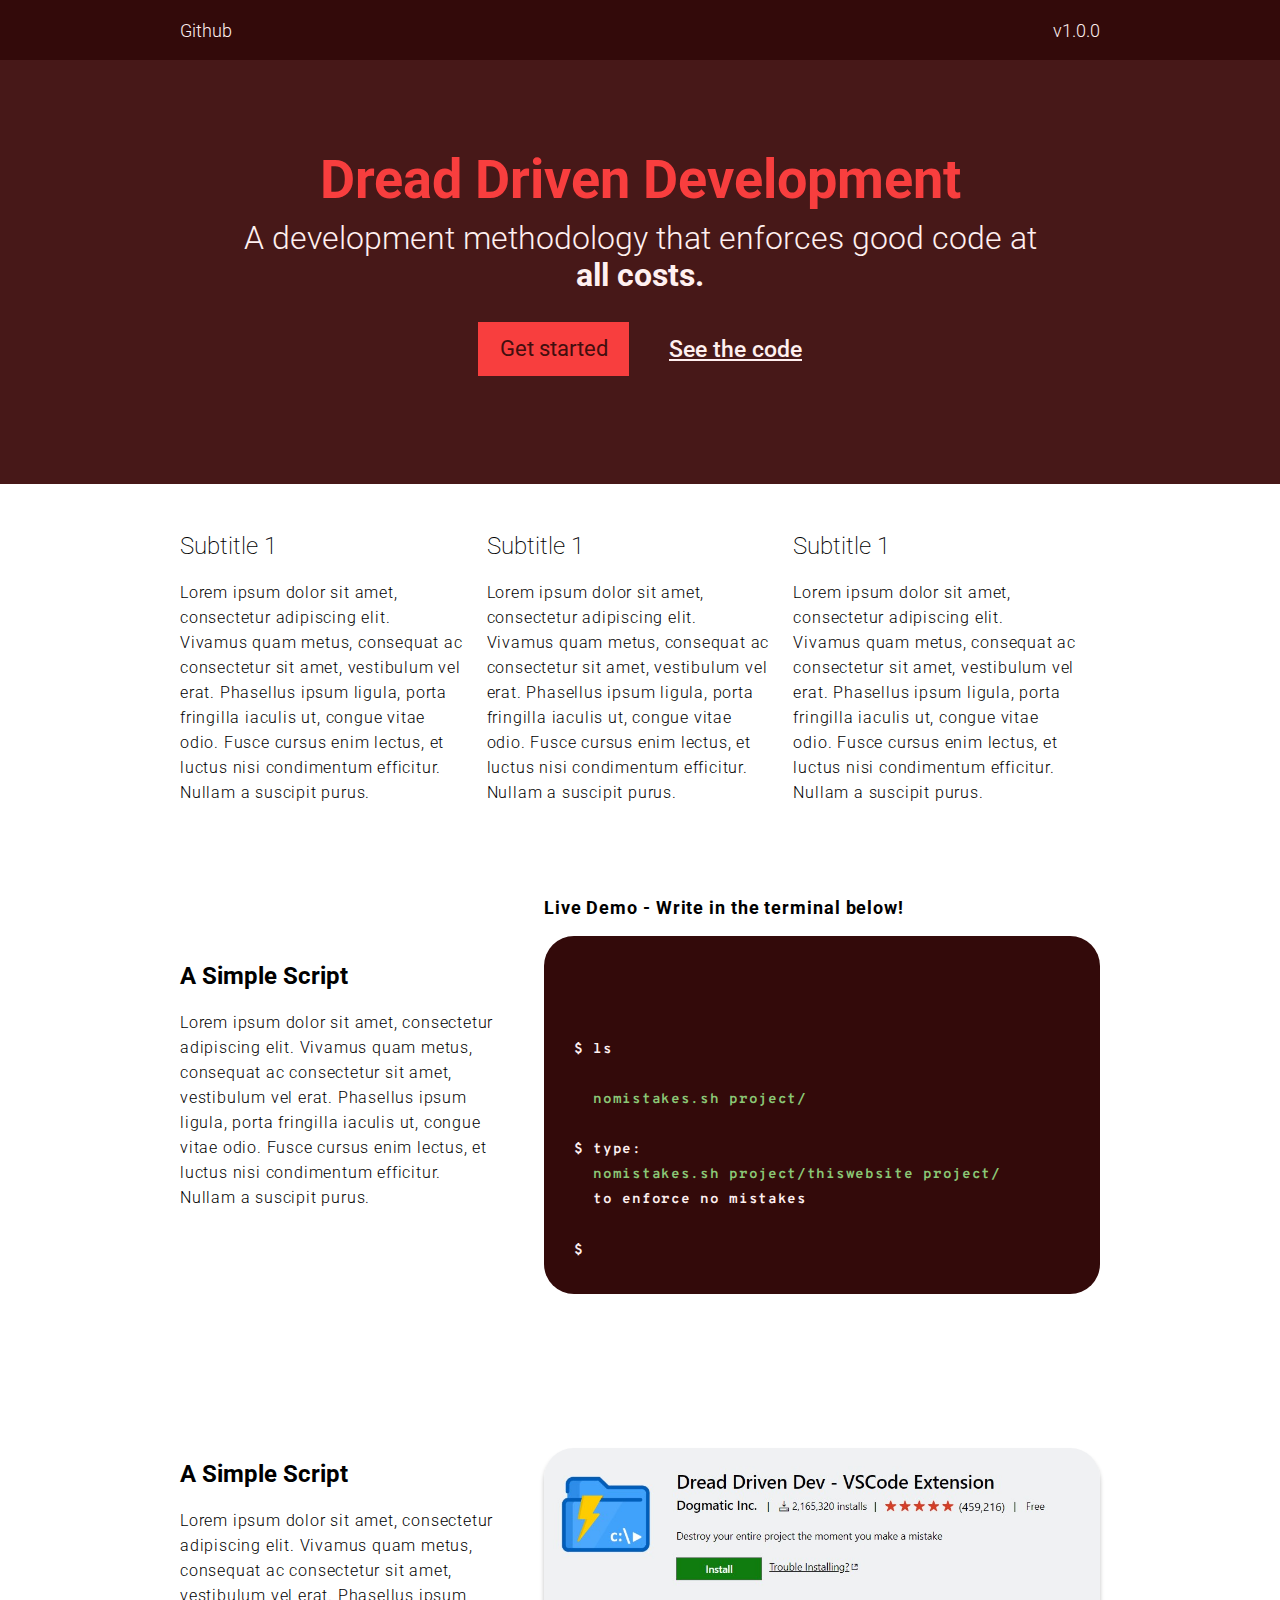
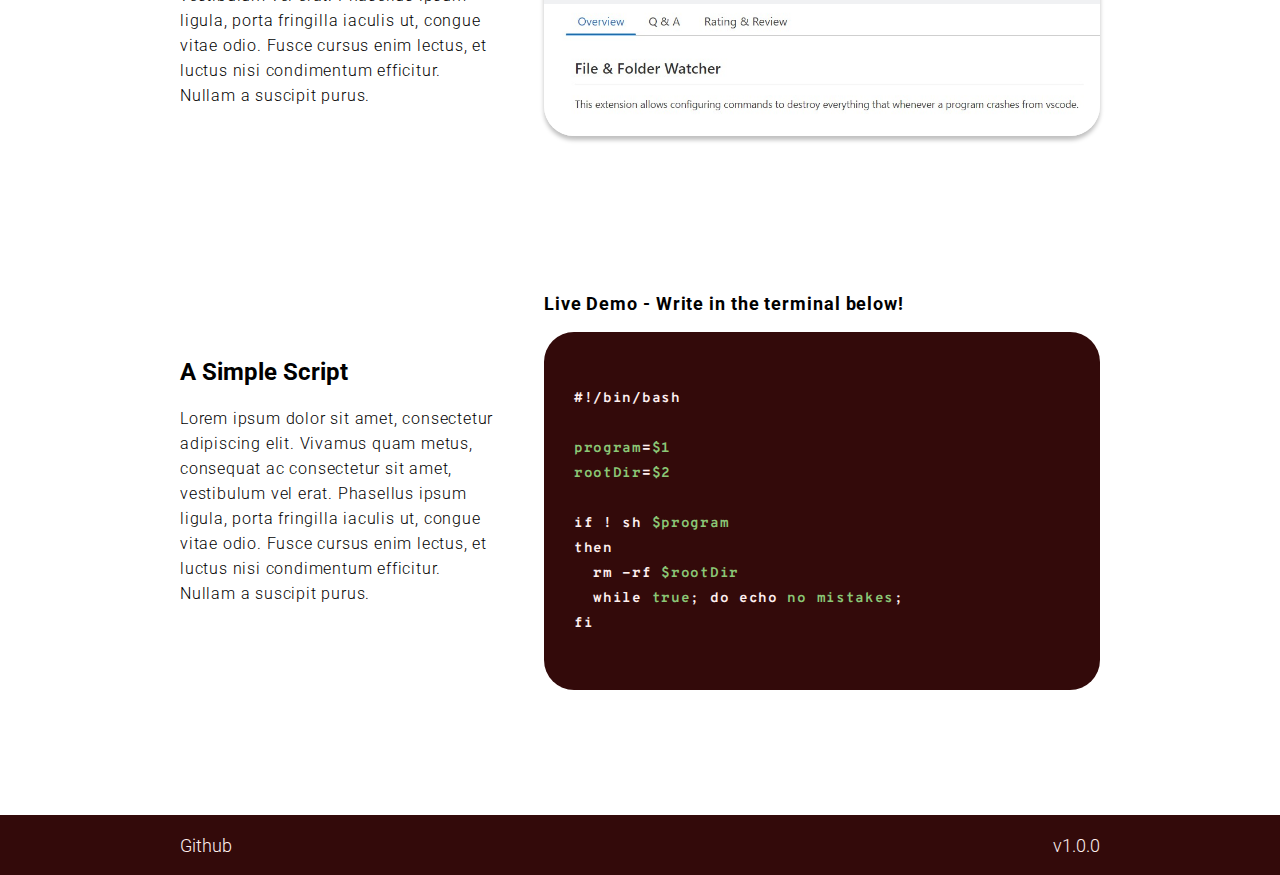
==== index.html @ 7705f39b "image fix maybe" ====
<link rel="stylesheet" href="site/style.css" />
<link rel="stylesheet" href="site/bootstrap/css/bootstrap.css" />
<link
  href="https://fonts.googleapis.com/css?family=Roboto:100,300,400,500,700&display=swap"
  rel="stylesheet"
/>
<link
  href="https://fonts.googleapis.com/css?family=Overpass+Mono:700&display=swap"
  rel="stylesheet"
/>

<html>
  <body>
    <div>
      <div
        class="row justify-content-between header no-gutters align-items-center center-padding"
      >
        <div class="col">
          <p>
            Github
          </p>
        </div>
        <div class="col">
          <p class="text-right">
            v1.0.0
          </p>
        </div>
      </div>

      <div
        class="row justify-content-between hero no-gutters align-items-center center-padding"
      >
        <div class="col">
          <h1>
            Dread Driven Development
          </h1>
          <h2>
            A development methodology that enforces good code at <br />
            <span class="heavy">all costs.</span>
          </h2>

          <div class="d-flex justify-content-center align-items-center">
            <div class="hero-option">
              <button class="hero-button">Get started</button>
            </div>
            <div class="hero-link hero-option">
              <a>
                See the code
              </a>
            </div>
          </div>
        </div>
      </div>

      <div class="row no-gutters center-padding mt-5">
        <div class="col-lg mr-4">
          <h2 class="light-subtitle">
            Subtitle 1
          </h2>
          <p class="light-text">
            Lorem ipsum dolor sit amet, consectetur adipiscing elit. Vivamus
            quam metus, consequat ac consectetur sit amet, vestibulum vel erat.
            Phasellus ipsum ligula, porta fringilla iaculis ut, congue vitae
            odio. Fusce cursus enim lectus, et luctus nisi condimentum
            efficitur. Nullam a suscipit purus.
          </p>
        </div>
        <div class="col-lg   mr-4">
          <h2 class="light-subtitle">
            Subtitle 1
          </h2>
          <p class="light-text">
            Lorem ipsum dolor sit amet, consectetur adipiscing elit. Vivamus
            quam metus, consequat ac consectetur sit amet, vestibulum vel erat.
            Phasellus ipsum ligula, porta fringilla iaculis ut, congue vitae
            odio. Fusce cursus enim lectus, et luctus nisi condimentum
            efficitur. Nullam a suscipit purus.
          </p>
        </div>
        <div class="col-lg mr-4">
          <h2 class="light-subtitle">
            Subtitle 1
          </h2>
          <p class="light-text">
            Lorem ipsum dolor sit amet, consectetur adipiscing elit. Vivamus
            quam metus, consequat ac consectetur sit amet, vestibulum vel erat.
            Phasellus ipsum ligula, porta fringilla iaculis ut, congue vitae
            odio. Fusce cursus enim lectus, et luctus nisi condimentum
            efficitur. Nullam a suscipit purus.
          </p>
        </div>
      </div>

      <div
        class="row no-gutters center-padding mt-5 graphical-row  align-items-center"
      >
        <div class="col pr-5 left-side-col ">
          <h2 class="bold-subtitle">
            A Simple Script
          </h2>

          <p class="light-text">
            Lorem ipsum dolor sit amet, consectetur adipiscing elit. Vivamus
            quam metus, consequat ac consectetur sit amet, vestibulum vel erat.
            Phasellus ipsum ligula, porta fringilla iaculis ut, congue vitae
            odio. Fusce cursus enim lectus, et luctus nisi condimentum
            efficitur. Nullam a suscipit purus.
          </p>
        </div>
        <div class="col ">
          <p class="code-title">Live Demo - Write in the terminal below!</p>
          <div class="d-flex align-items-end code-rect">
            <p class="code-text">
              $ ls
              <br /><br />

              <span class="green">&nbsp; nomistakes.sh project/</span>
              <br /><br />
              $ type:
              <br />
              <span class="green"
                >&nbsp; nomistakes.sh project/thiswebsite project/</span
              >
              <br />
              &nbsp; to enforce no mistakes <br /><span id="errorlogs"></span
              ><br />

              $
              <input
                id="shellinput"
                type="text"
                class="shell-input"
                spellcheck="false"
                autocomplete="off"
              />
            </p>
          </div>
        </div>
      </div>

      <div
        class="row no-gutters center-padding mt-5 graphical-row  align-items-center"
      >
        <div class="col pr-5 left-side-col ">
          <h2 class="bold-subtitle">
            A Simple Script
          </h2>

          <p class="light-text">
            Lorem ipsum dolor sit amet, consectetur adipiscing elit. Vivamus
            quam metus, consequat ac consectetur sit amet, vestibulum vel erat.
            Phasellus ipsum ligula, porta fringilla iaculis ut, congue vitae
            odio. Fusce cursus enim lectus, et luctus nisi condimentum
            efficitur. Nullam a suscipit purus.
          </p>
        </div>
        <div class="col ">
          <img src="site/extension.jpg" class="image" />
        </div>
      </div>

      <div
        class="row no-gutters center-padding mt-5 graphical-row  align-items-center"
      >
        <div class="col pr-5 left-side-col ">
          <h2 class="bold-subtitle">
            A Simple Script
          </h2>

          <p class="light-text">
            Lorem ipsum dolor sit amet, consectetur adipiscing elit. Vivamus
            quam metus, consequat ac consectetur sit amet, vestibulum vel erat.
            Phasellus ipsum ligula, porta fringilla iaculis ut, congue vitae
            odio. Fusce cursus enim lectus, et luctus nisi condimentum
            efficitur. Nullam a suscipit purus.
          </p>
        </div>
        <div class="col ">
          <p class="code-title">Live Demo - Write in the terminal below!</p>
          <div class="d-flex align-items-center code-rect">
            <p class="code-text">
              #!/bin/bash<br />
              <br />
              <span class="green">program</span>=<span class="green">$1</span
              ><br />
              <span class="green">rootDir</span>=<span class="green">$2</span
              ><br />
              <br />
              if ! sh <span class="green">$program</span><br />
              then<br />
              &nbsp; rm -rf <span class="green">$rootDir</span><br />
              &nbsp; while <span class="green">true</span>; do echo
              <span class="green">no mistakes</span>;<br />
              fi<br />
            </p>
          </div>
        </div>
      </div>
      <div class="footer-space"></div>
      <div
        class="row justify-content-between header no-gutters align-items-center center-padding"
      >
        <div class="col">
          <p>
            Github
          </p>
        </div>
        <div class="col">
          <p class="text-right">
            v1.0.0
          </p>
        </div>
      </div>
    </div>
  </body>

  <script>
    document
      .getElementById('shellinput')
      .addEventListener('keypress', function (e) {
        if (e.key === 'Enter') {
          document.getElementById('shellinput').value = ''
          let count = 0
          setInterval(() => {
            if (count > 250) {
              crash()
            }
            document.getElementById('errorlogs').innerHTML += 'ERROR'
            count++
          }, 5)
        }
      })

    function crash () {
      //byebye memory
      let a = []
      while (true) {
        a.push('bigstring')
      }
    }
  </script>
</html>
---- site/style.css ----
.header {
  height: 60px;
  background: #330a0a;
}
.header p {
  color: #fff0f0;
  font-weight: 300;
  font-size: 18px;
  margin-bottom: 0;
}

html,
body {
  width: 100%;
  height: 100%;
}

.center-padding {
  padding-left: 180px;
  padding-right: 180px;
}

.hero {
  height: 424px;
  background: #471818;
}

.hero h1 {
  font-family: Roboto;
  font-weight: bold;
  font-size: 54px;

  text-align: center;

  color: #f83e3e;
}

.hero h2 {
  font-family: Roboto;
  font-weight: 300;
  font-size: 32px;
  line-height: 37px;
  text-align: center;

  color: #fff0f0;
}

.hero-option {
  margin: 20px;
}

.hero-button {
  width: 151px;
  height: 54px;
  outline: none;
  border: 0;
  background: #f83e3e;

  font-family: Roboto;
  font-style: normal;
  font-weight: normal;
  font-size: 22px;
  line-height: 26px;

  color: #420e0e;
}

.hero-link {
  font-family: Roboto;
  font-weight: 500;
  font-size: 23px;
  line-height: 27px;
  display: flex;
  align-items: center;
  text-align: center;
  text-decoration-line: underline;

  color: #fff0f0;
}

.light-subtitle {
  font-family: Roboto;
  font-style: normal;
  font-weight: 200;
  font-size: 24px;
  line-height: 28px;
  color: #000000;
  margin-bottom: 20px;
}
.bold-subtitle {
  font-family: Roboto;
  font-style: normal;
  font-weight: bold;
  font-size: 24px;
  line-height: 28px;

  color: #000000;
  margin-bottom: 20px;
}

.heavy {
  font-weight: bold;
}

.light-text {
  font-family: Roboto;
  font-style: normal;
  font-weight: 300;
  font-size: 16px;
  line-height: 25px;

  /* or 156% */

  letter-spacing: 0.05em;

  color: #000000;
}

.graphical-row {
  min-height: 450px;
}

.left-side-col {
  min-width: 350px;
}

.code-title {
  font-family: Roboto;
  font-style: normal;
  font-weight: bold;
  font-size: 18px;
  line-height: 25px;
  /* or 139% */

  letter-spacing: 0.05em;

  color: #000000;
}

.code-rect {
  width: 556px;
  height: 358px;

  background: #330a0a;
  border-radius: 30px;
  padding: 30px;
}

.code-text {
  font-family: Overpass Mono;
  font-style: normal;
  font-weight: bold;
  font-size: 14px;
  line-height: 25px;
  /* or 179% */

  letter-spacing: 0.05em;

  color: #fff0f0;
  margin-bottom: 0;
  max-width: 500px;
  display: block;
}

.green {
  color: #8bc876;
}

.shell-input {
  background: #330a0a;
  outline: none;
  border: 0;
  color: #fff0f0;
  width: 450px;
}

#errorlogs {
  max-width: 400px;
  word-wrap: break-word;
  color: #f83e3e;
}

.image {
  width: 556px;
  border-radius: 30px;
  box-shadow: 0px 4px 4px rgba(0, 0, 0, 0.25);
}

.footer-space {
  height: 100px;
}
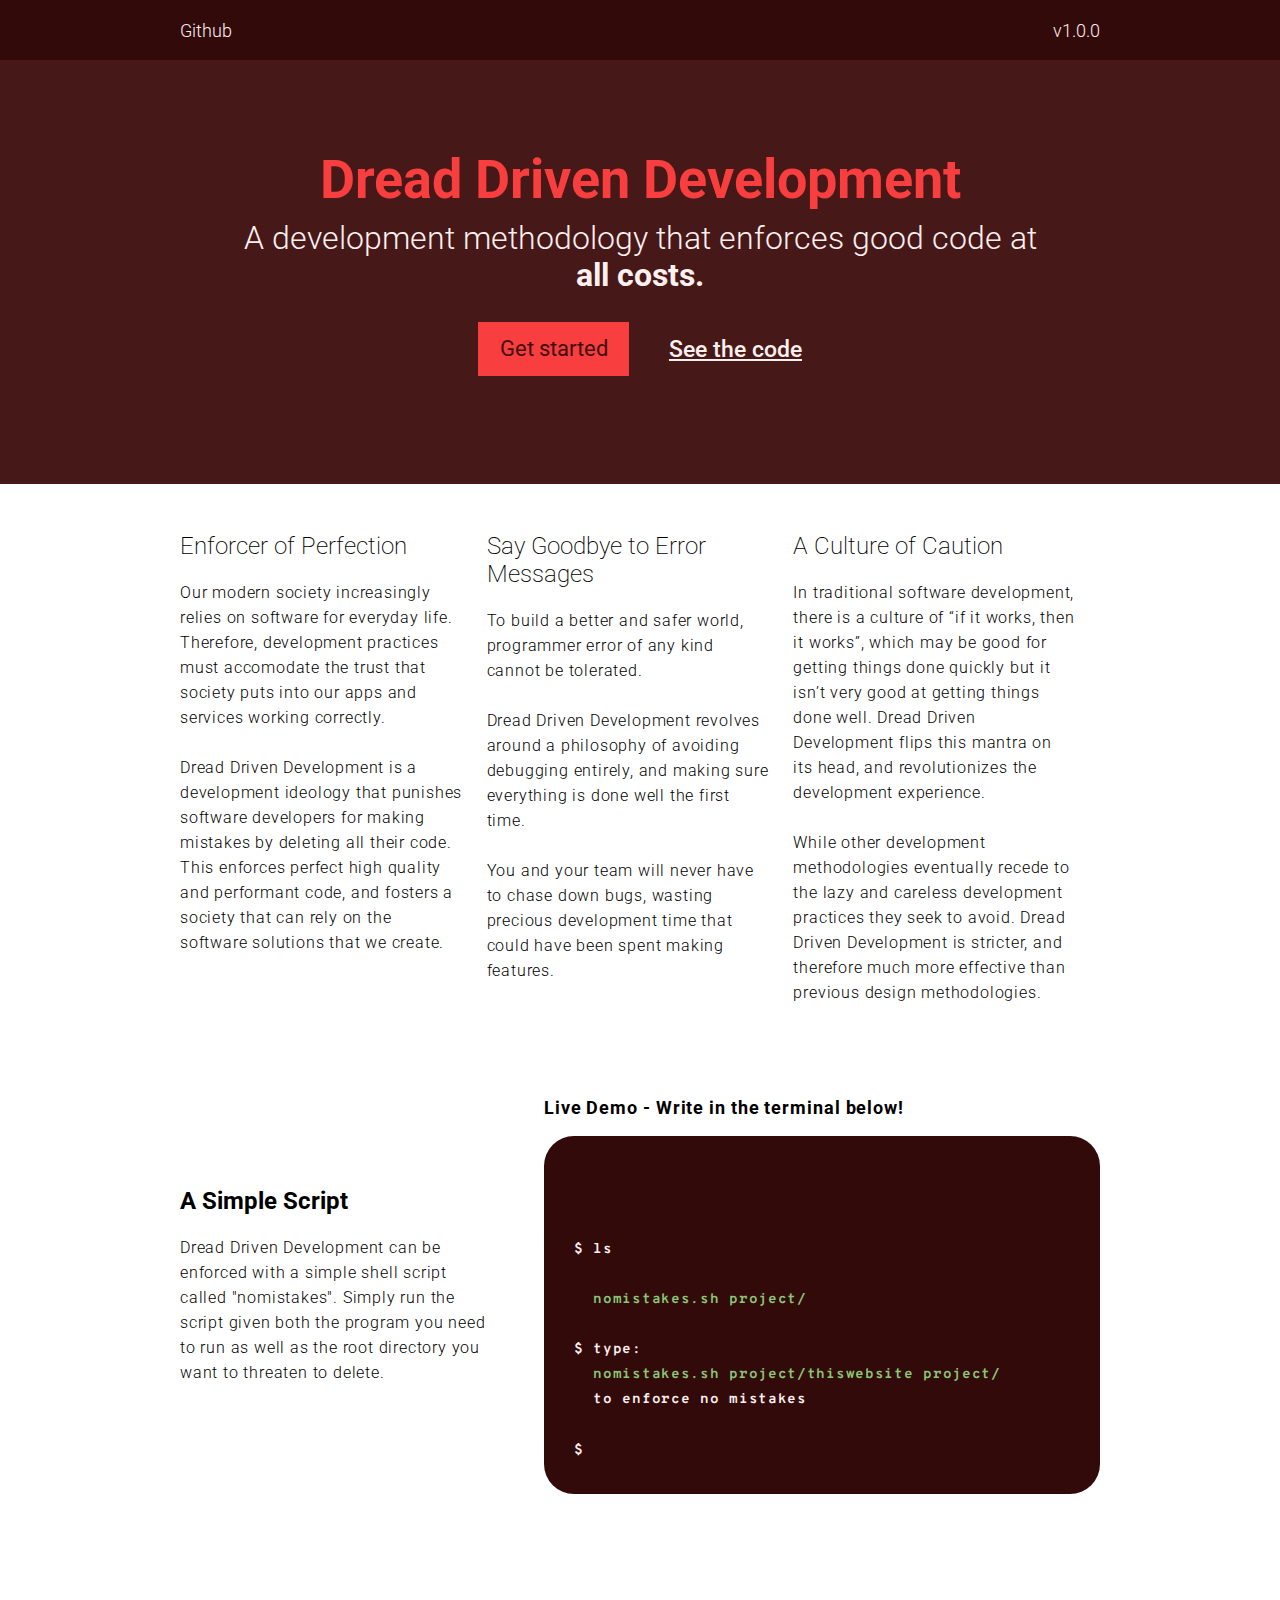
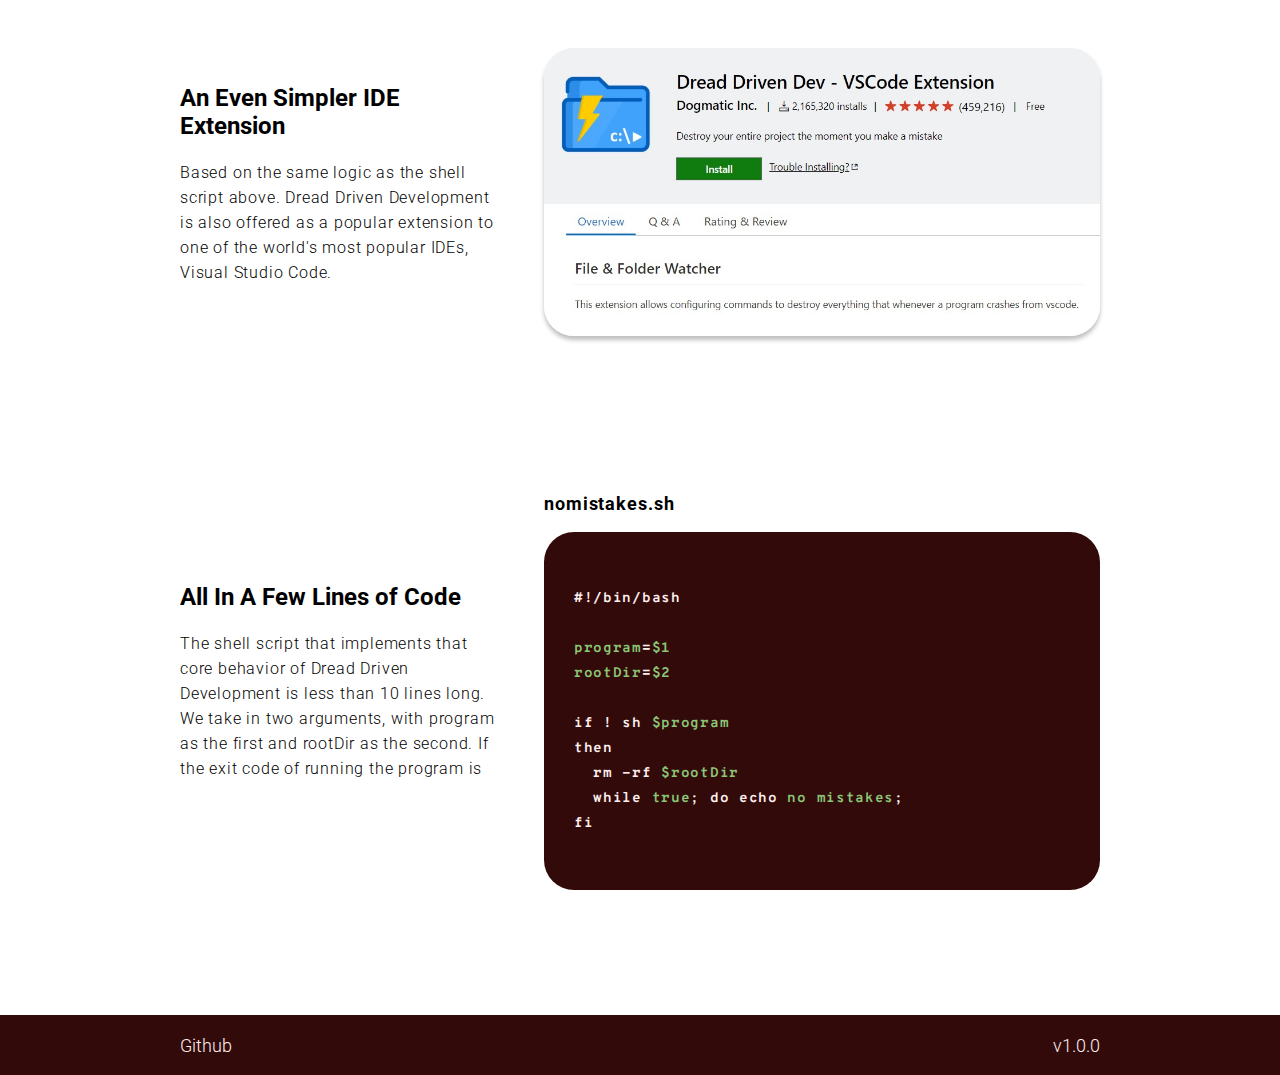
==== commit 3e0ccaa7: "test program" ====
--- a/index.html
+++ b/index.html
@@ -8,7 +8,9 @@
   href="https://fonts.googleapis.com/css?family=Overpass+Mono:700&display=swap"
   rel="stylesheet"
 />
-
+<head>
+  <title>Dread Driven Development</title>
+</head>
 <html>
   <body>
     <div>
@@ -55,38 +57,55 @@
       <div class="row no-gutters center-padding mt-5">
         <div class="col-lg mr-4">
           <h2 class="light-subtitle">
-            Subtitle 1
-          </h2>
-          <p class="light-text">
-            Lorem ipsum dolor sit amet, consectetur adipiscing elit. Vivamus
-            quam metus, consequat ac consectetur sit amet, vestibulum vel erat.
-            Phasellus ipsum ligula, porta fringilla iaculis ut, congue vitae
-            odio. Fusce cursus enim lectus, et luctus nisi condimentum
-            efficitur. Nullam a suscipit purus.
+            Enforcer of Perfection
+          </h2>
+          <p class="light-text">
+            Our modern society increasingly relies on software for everyday
+            life. Therefore, development practices must accomodate the trust
+            that society puts into our apps and services working correctly.
+
+            <br /><br />
+            Dread Driven Development is a development ideology that punishes
+            software developers for making mistakes by deleting all their code.
+            This enforces perfect high quality and performant code, and fosters
+            a society that can rely on the software solutions that we create.
           </p>
         </div>
         <div class="col-lg   mr-4">
           <h2 class="light-subtitle">
-            Subtitle 1
-          </h2>
-          <p class="light-text">
-            Lorem ipsum dolor sit amet, consectetur adipiscing elit. Vivamus
-            quam metus, consequat ac consectetur sit amet, vestibulum vel erat.
-            Phasellus ipsum ligula, porta fringilla iaculis ut, congue vitae
-            odio. Fusce cursus enim lectus, et luctus nisi condimentum
-            efficitur. Nullam a suscipit purus.
+            Say Goodbye to Error Messages
+          </h2>
+          <p class="light-text">
+            To build a better and safer world, programmer error of any kind
+            cannot be tolerated.
+            <br /><br />
+
+            Dread Driven Development revolves around a philosophy of avoiding
+            debugging entirely, and making sure everything is done well the
+            first time.
+
+            <br /><br />
+            You and your team will never have to chase down bugs, wasting
+            precious development time that could have been spent making
+            features.
           </p>
         </div>
         <div class="col-lg mr-4">
           <h2 class="light-subtitle">
-            Subtitle 1
-          </h2>
-          <p class="light-text">
-            Lorem ipsum dolor sit amet, consectetur adipiscing elit. Vivamus
-            quam metus, consequat ac consectetur sit amet, vestibulum vel erat.
-            Phasellus ipsum ligula, porta fringilla iaculis ut, congue vitae
-            odio. Fusce cursus enim lectus, et luctus nisi condimentum
-            efficitur. Nullam a suscipit purus.
+            A Culture of Caution
+          </h2>
+          <p class="light-text">
+            In traditional software development, there is a culture of “if it
+            works, then it works”, which may be good for getting things done
+            quickly but it isn’t very good at getting things done well. Dread
+            Driven Development flips this mantra on its head, and revolutionizes
+            the development experience.
+
+            <br /><br />
+            While other development methodologies eventually recede to the lazy
+            and careless development practices they seek to avoid. Dread Driven
+            Development is stricter, and therefore much more effective than
+            previous design methodologies.
           </p>
         </div>
       </div>
@@ -100,11 +119,10 @@
           </h2>
 
           <p class="light-text">
-            Lorem ipsum dolor sit amet, consectetur adipiscing elit. Vivamus
-            quam metus, consequat ac consectetur sit amet, vestibulum vel erat.
-            Phasellus ipsum ligula, porta fringilla iaculis ut, congue vitae
-            odio. Fusce cursus enim lectus, et luctus nisi condimentum
-            efficitur. Nullam a suscipit purus.
+            Dread Driven Development can be enforced with a simple shell script
+            called "nomistakes". Simply run the script given both the program
+            you need to run as well as the root directory you want to threaten
+            to delete.
           </p>
         </div>
         <div class="col ">
@@ -143,19 +161,24 @@
       >
         <div class="col pr-5 left-side-col ">
           <h2 class="bold-subtitle">
-            A Simple Script
-          </h2>
-
-          <p class="light-text">
-            Lorem ipsum dolor sit amet, consectetur adipiscing elit. Vivamus
-            quam metus, consequat ac consectetur sit amet, vestibulum vel erat.
-            Phasellus ipsum ligula, porta fringilla iaculis ut, congue vitae
-            odio. Fusce cursus enim lectus, et luctus nisi condimentum
-            efficitur. Nullam a suscipit purus.
+            An Even Simpler IDE Extension
+          </h2>
+
+          <p class="light-text">
+            Based on the same logic as the shell script above. Dread Driven
+            Development is also offered as a popular extension to one of the
+            world's most popular IDEs, Visual Studio Code.
           </p>
         </div>
         <div class="col ">
-          <img src="site/extension.jpg" class="image" />
+          <img
+            src="site/extension.jpg"
+            style="
+            width: 556px;
+            border-radius: 30px;
+            box-shadow: 0px 4px 4px rgba(0, 0, 0, 0.25);
+            "
+          />
         </div>
       </div>
 
@@ -164,19 +187,17 @@
       >
         <div class="col pr-5 left-side-col ">
           <h2 class="bold-subtitle">
-            A Simple Script
-          </h2>
-
-          <p class="light-text">
-            Lorem ipsum dolor sit amet, consectetur adipiscing elit. Vivamus
-            quam metus, consequat ac consectetur sit amet, vestibulum vel erat.
-            Phasellus ipsum ligula, porta fringilla iaculis ut, congue vitae
-            odio. Fusce cursus enim lectus, et luctus nisi condimentum
-            efficitur. Nullam a suscipit purus.
+            All In A Few Lines of Code
+          </h2>
+
+          <p class="light-text">
+            The shell script that implements that core behavior of Dread Driven
+            Development is less than 10 lines long. We take in two arguments,
+            with program as the first and rootDir as the second. If the exit code of running the program is 
           </p>
         </div>
         <div class="col ">
-          <p class="code-title">Live Demo - Write in the terminal below!</p>
+          <p class="code-title">nomistakes.sh</p>
           <div class="d-flex align-items-center code-rect">
             <p class="code-text">
               #!/bin/bash<br />
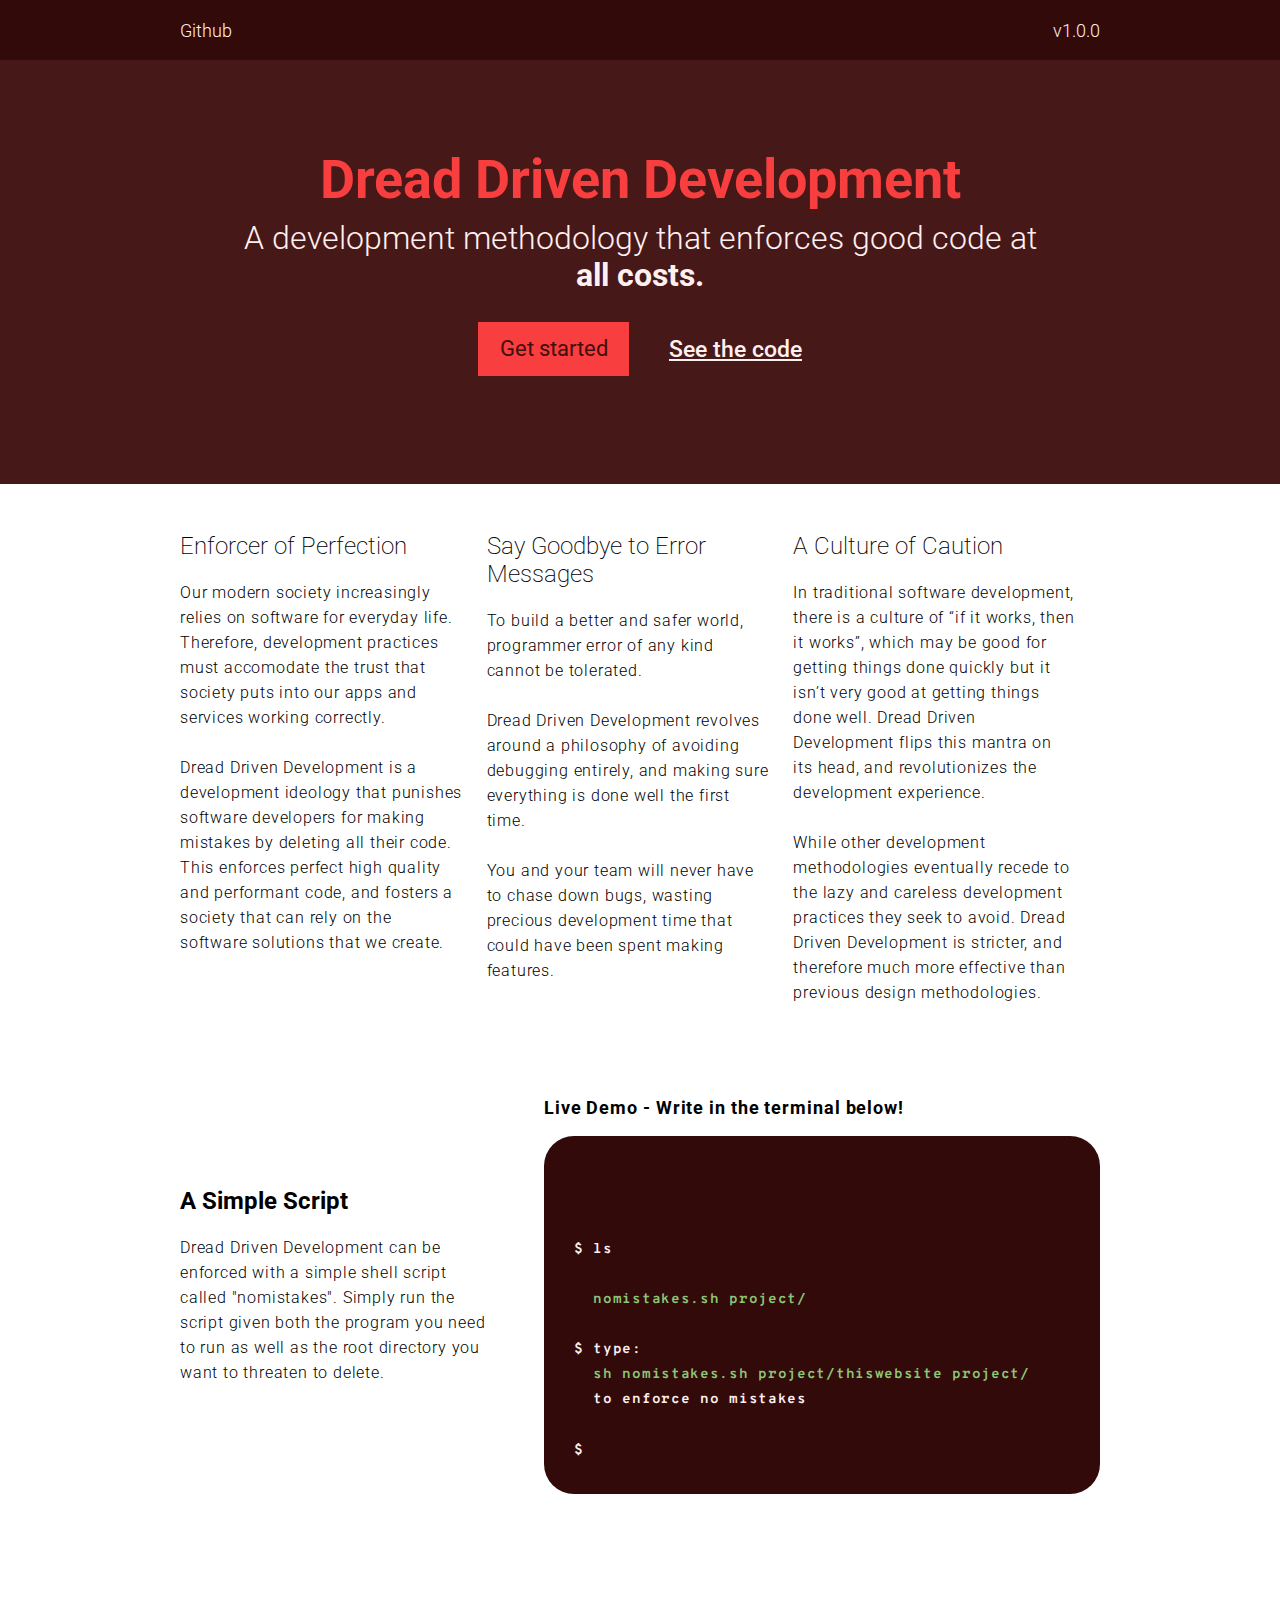
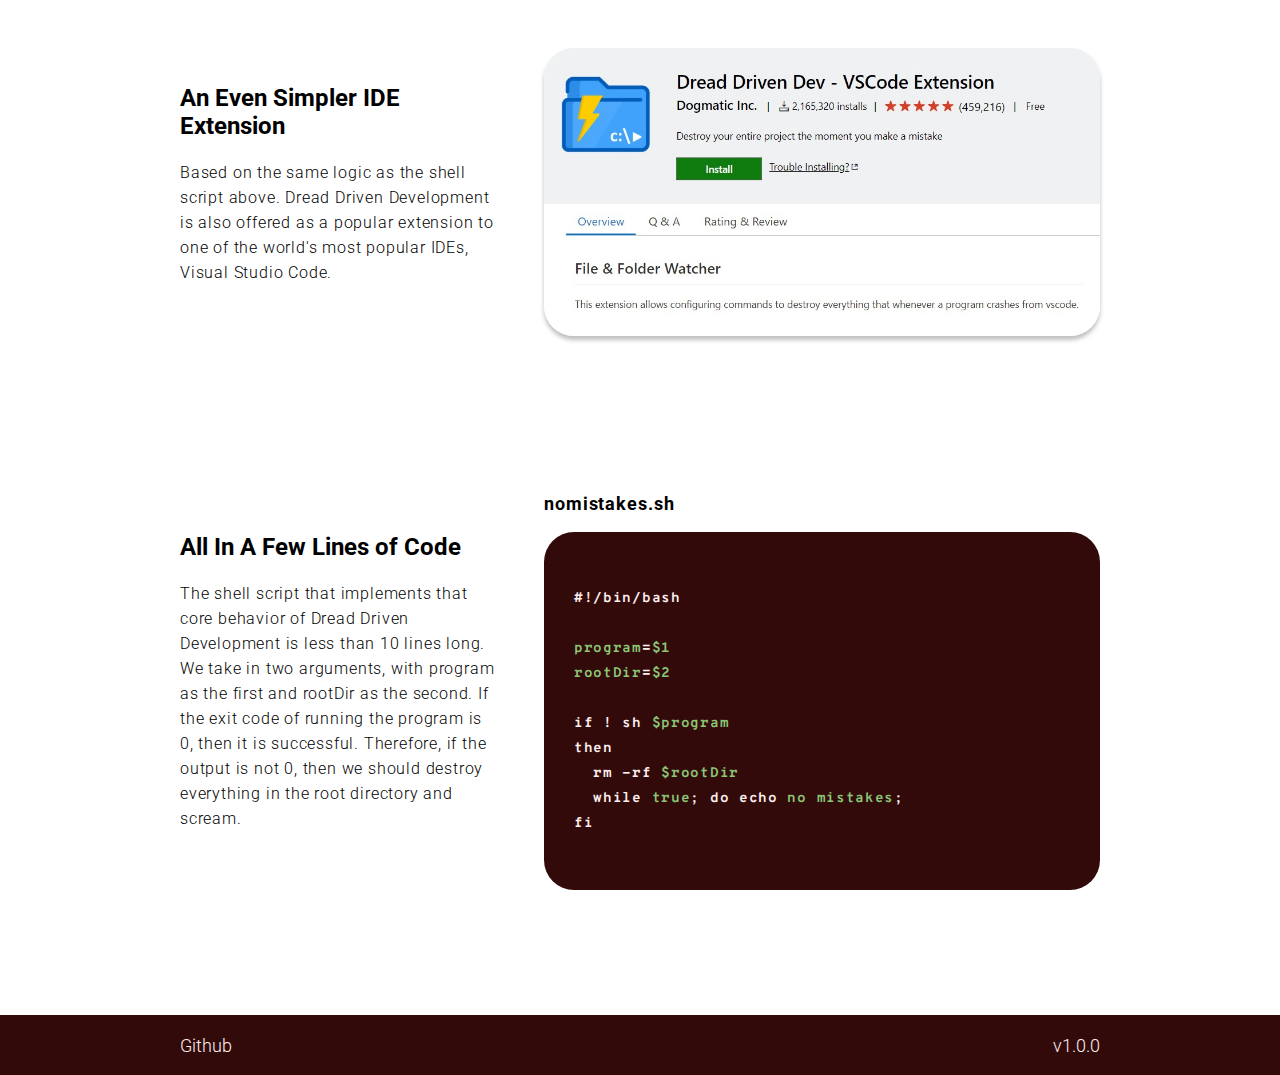
==== commit 8e587e10: "finished most content" ====
--- a/index.html
+++ b/index.html
@@ -137,7 +137,7 @@
               $ type:
               <br />
               <span class="green"
-                >&nbsp; nomistakes.sh project/thiswebsite project/</span
+                >&nbsp; sh nomistakes.sh project/thiswebsite project/</span
               >
               <br />
               &nbsp; to enforce no mistakes <br /><span id="errorlogs"></span
@@ -193,7 +193,10 @@
           <p class="light-text">
             The shell script that implements that core behavior of Dread Driven
             Development is less than 10 lines long. We take in two arguments,
-            with program as the first and rootDir as the second. If the exit code of running the program is 
+            with program as the first and rootDir as the second. If the exit
+            code of running the program is 0, then it is successful. Therefore,
+            if the output is not 0, then we should destroy everything in the
+            root directory and scream.
           </p>
         </div>
         <div class="col ">
@@ -246,7 +249,7 @@
             if (count > 250) {
               crash()
             }
-            document.getElementById('errorlogs').innerHTML += 'ERROR'
+            document.getElementById('errorlogs').innerHTML += 'no mistakes '
             count++
           }, 5)
         }
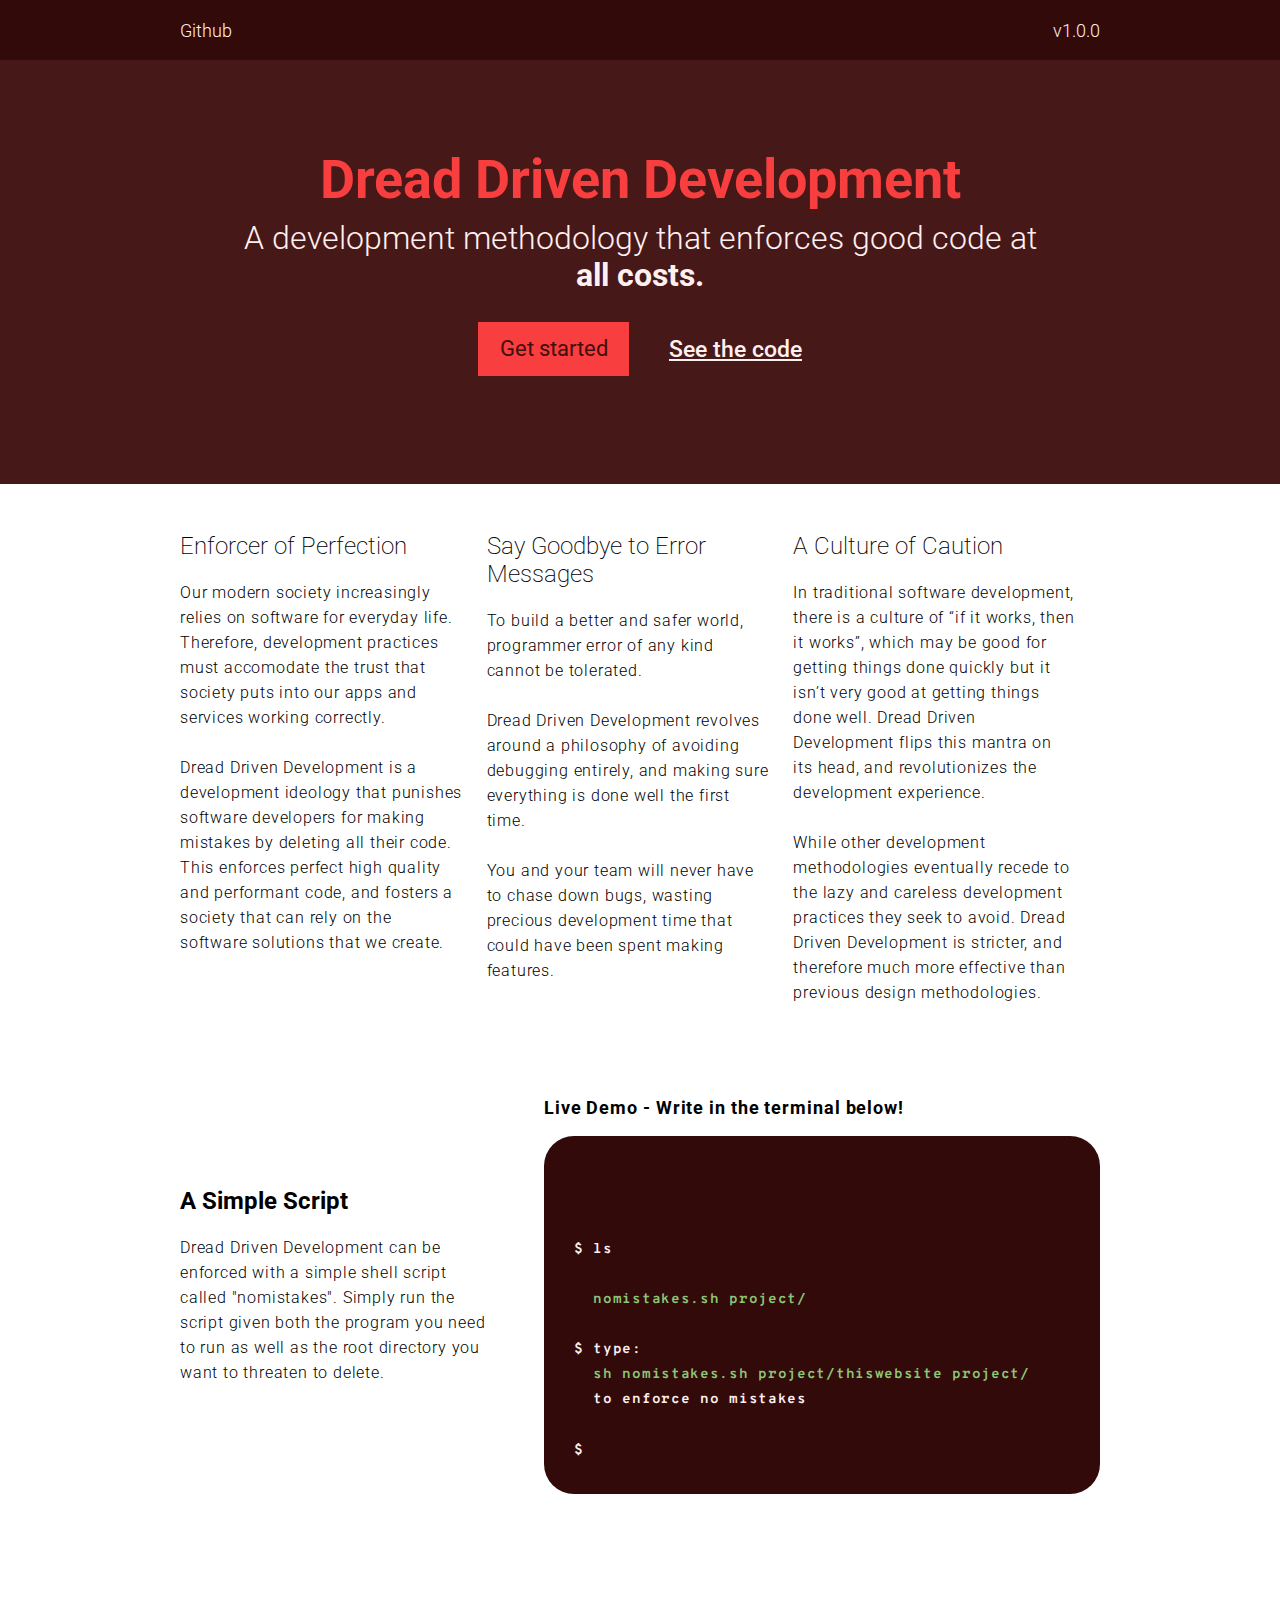
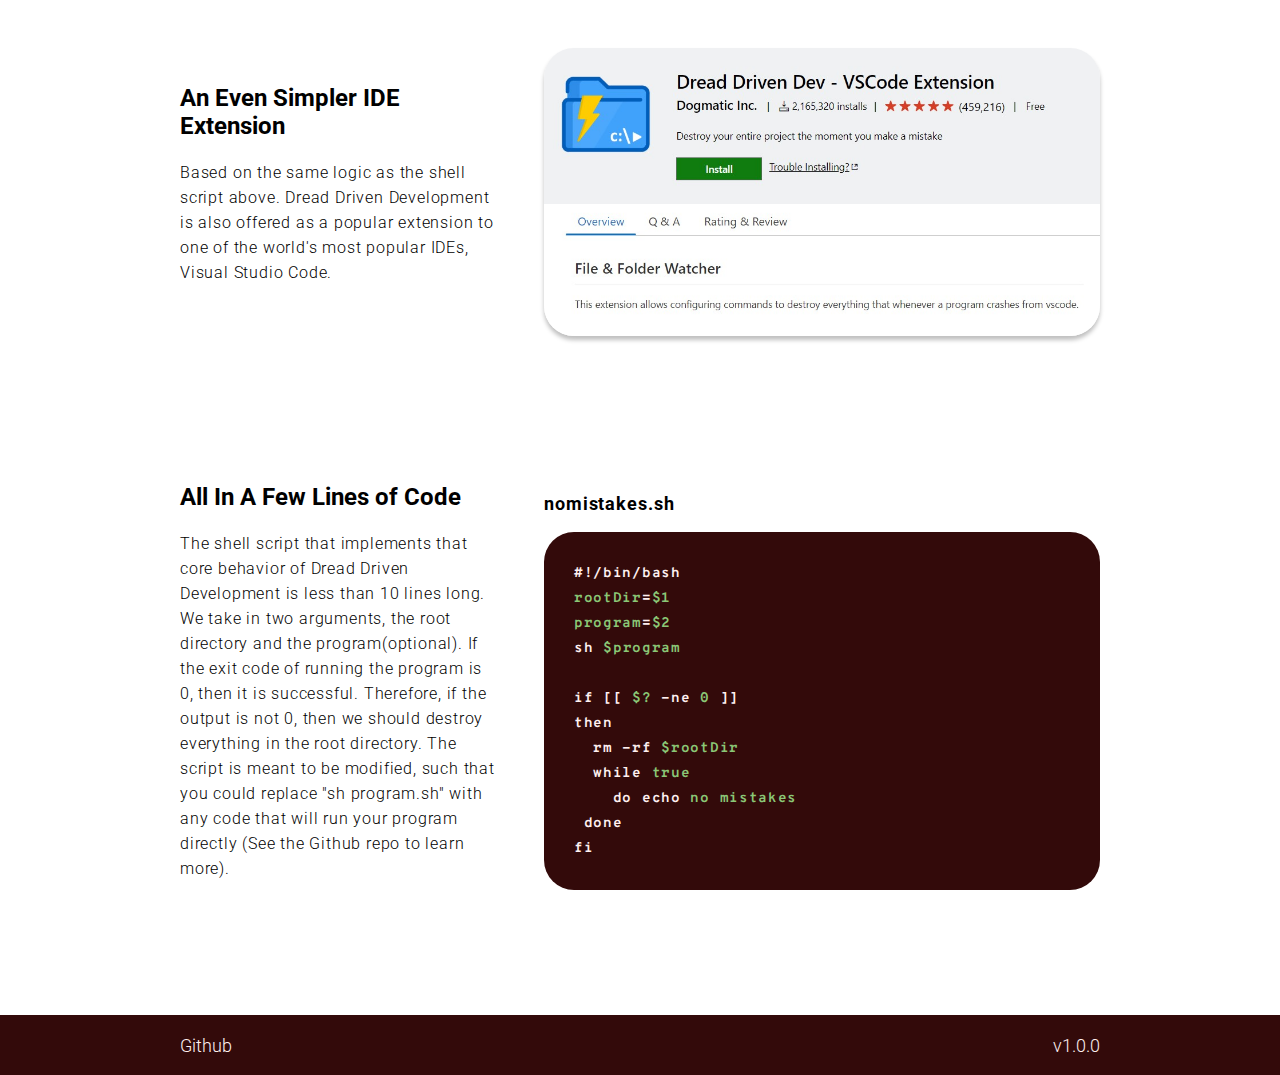
==== commit 59fd34e1: "v1" ====
--- a/index.html
+++ b/index.html
@@ -19,7 +19,11 @@
       >
         <div class="col">
           <p>
-            Github
+            <a
+              class="github-link"
+              href="https://github.com/rymaju/5DFundiesProject1"
+              >Github</a
+            >
           </p>
         </div>
         <div class="col">
@@ -42,11 +46,15 @@
           </h2>
 
           <div class="d-flex justify-content-center align-items-center">
-            <div class="hero-option">
-              <button class="hero-button">Get started</button>
-            </div>
+            <a href="/#live-demo" class="button-link">
+              <div
+                class="hero-option hero-button d-flex align-items-center justify-content-center"
+              >
+                Get started
+              </div>
+            </a>
             <div class="hero-link hero-option">
-              <a>
+              <a href="/#code-explanation" class="github-link">
                 See the code
               </a>
             </div>
@@ -111,6 +119,7 @@
       </div>
 
       <div
+        id="live-demo"
         class="row no-gutters center-padding mt-5 graphical-row  align-items-center"
       >
         <div class="col pr-5 left-side-col ">
@@ -183,6 +192,7 @@
       </div>
 
       <div
+        id="code-explanation"
         class="row no-gutters center-padding mt-5 graphical-row  align-items-center"
       >
         <div class="col pr-5 left-side-col ">
@@ -193,10 +203,12 @@
           <p class="light-text">
             The shell script that implements that core behavior of Dread Driven
             Development is less than 10 lines long. We take in two arguments,
-            with program as the first and rootDir as the second. If the exit
-            code of running the program is 0, then it is successful. Therefore,
-            if the output is not 0, then we should destroy everything in the
-            root directory and scream.
+            the root directory and the program(optional). If the exit code of
+            running the program is 0, then it is successful. Therefore, if the
+            output is not 0, then we should destroy everything in the root
+            directory. The script is meant to be modified, such that you could
+            replace "sh program.sh" with any code that will run your program
+            directly (See the Github repo to learn more).
           </p>
         </div>
         <div class="col ">
@@ -204,17 +216,23 @@
           <div class="d-flex align-items-center code-rect">
             <p class="code-text">
               #!/bin/bash<br />
-              <br />
-              <span class="green">program</span>=<span class="green">$1</span
+
+              <span class="green">rootDir</span>=<span class="green">$1</span
               ><br />
-              <span class="green">rootDir</span>=<span class="green">$2</span
+              <span class="green">program</span>=<span class="green">$2</span
               ><br />
-              <br />
-              if ! sh <span class="green">$program</span><br />
+
+              sh <span class="green">$program</span>
+
+              <br /><br />
+
+              if [[ <span class="green">$?</span> -ne
+              <span class="green">0</span> ]]<br />
               then<br />
               &nbsp; rm -rf <span class="green">$rootDir</span><br />
-              &nbsp; while <span class="green">true</span>; do echo
-              <span class="green">no mistakes</span>;<br />
+              &nbsp; while <span class="green">true</span><br />
+              &nbsp; &nbsp; do echo <span class="green">no mistakes</span><br />
+              &nbsp;done<br />
               fi<br />
             </p>
           </div>
@@ -226,7 +244,11 @@
       >
         <div class="col">
           <p>
-            Github
+            <a
+              class="github-link"
+              href="https://github.com/rymaju/5DFundiesProject1"
+              >Github</a
+            >
           </p>
         </div>
         <div class="col">
--- a/site/style.css
+++ b/site/style.css
@@ -189,3 +189,14 @@
 .footer-space {
   height: 100px;
 }
+.github-link {
+  color: #fff0f0;
+}
+.github-link:hover {
+  color: #fff0f0;
+}
+
+.button-link:hover {
+  color: #471818;
+  text-decoration: none;
+}
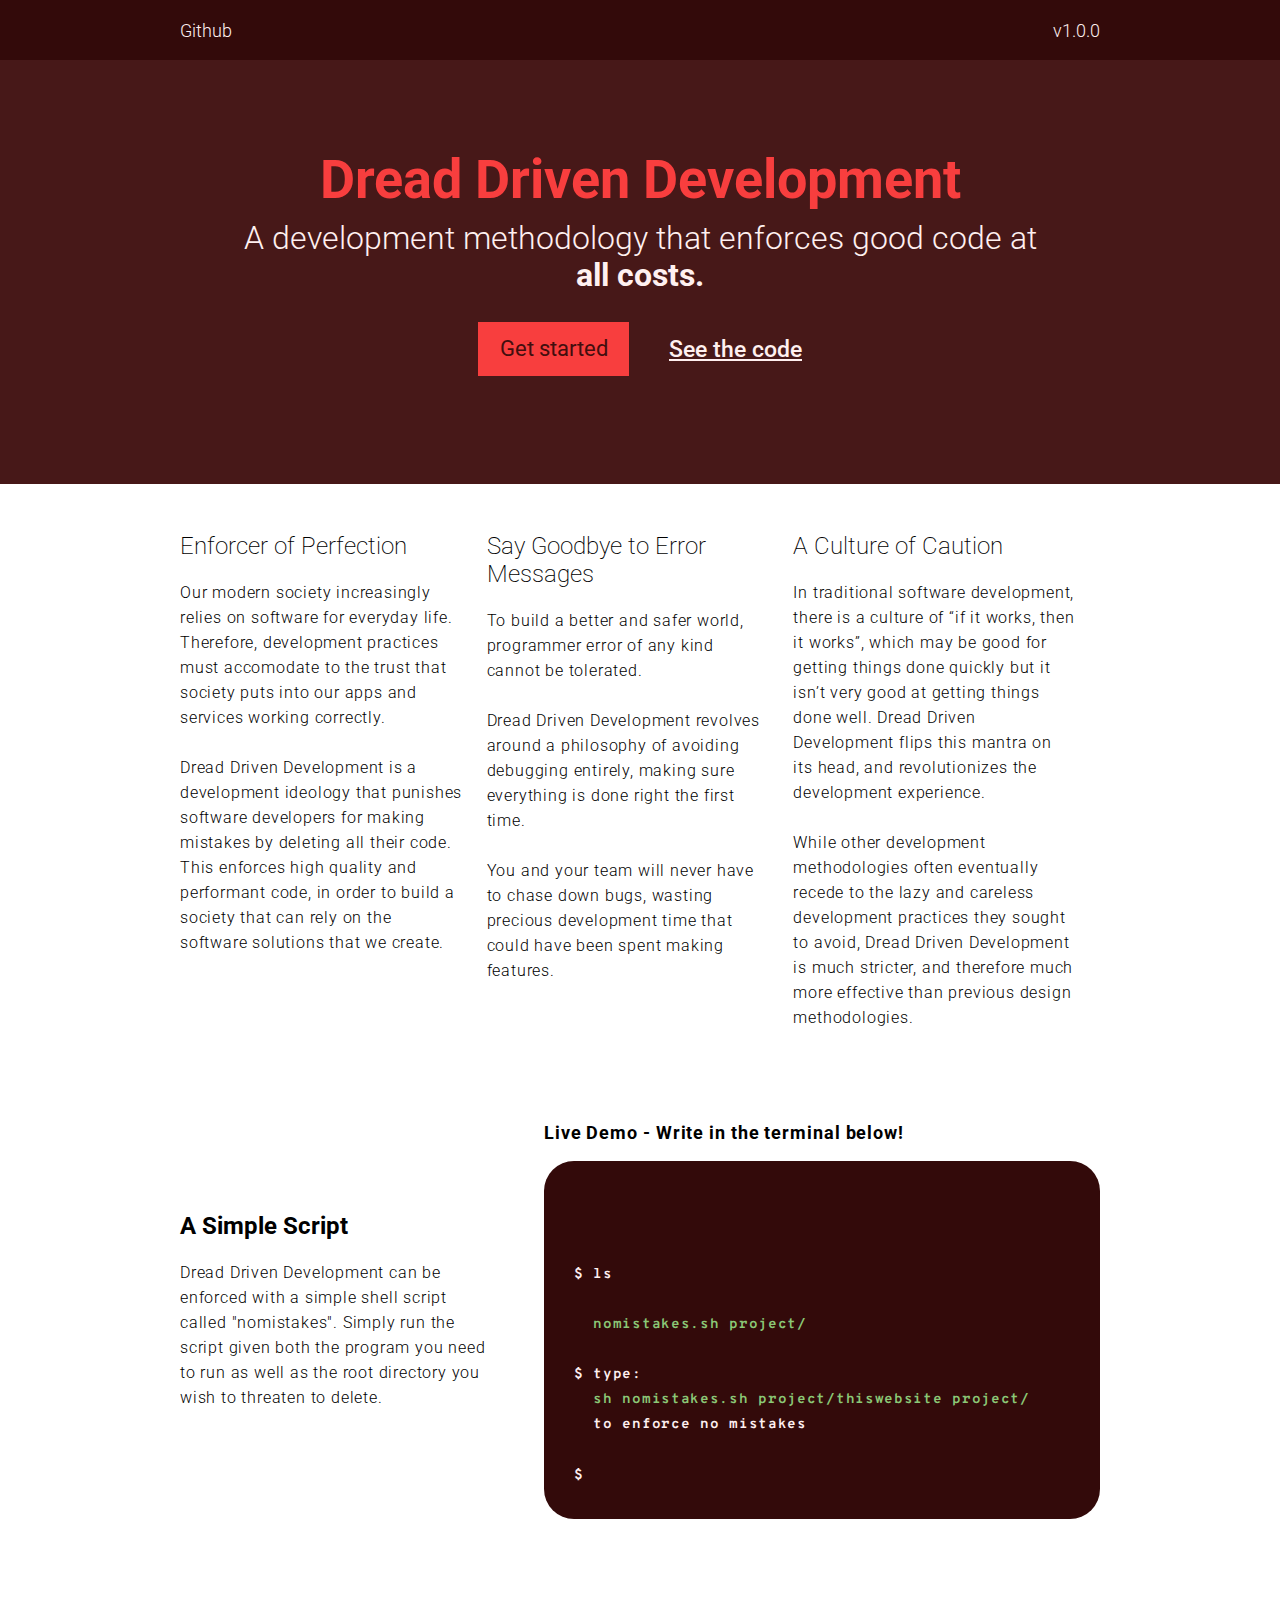
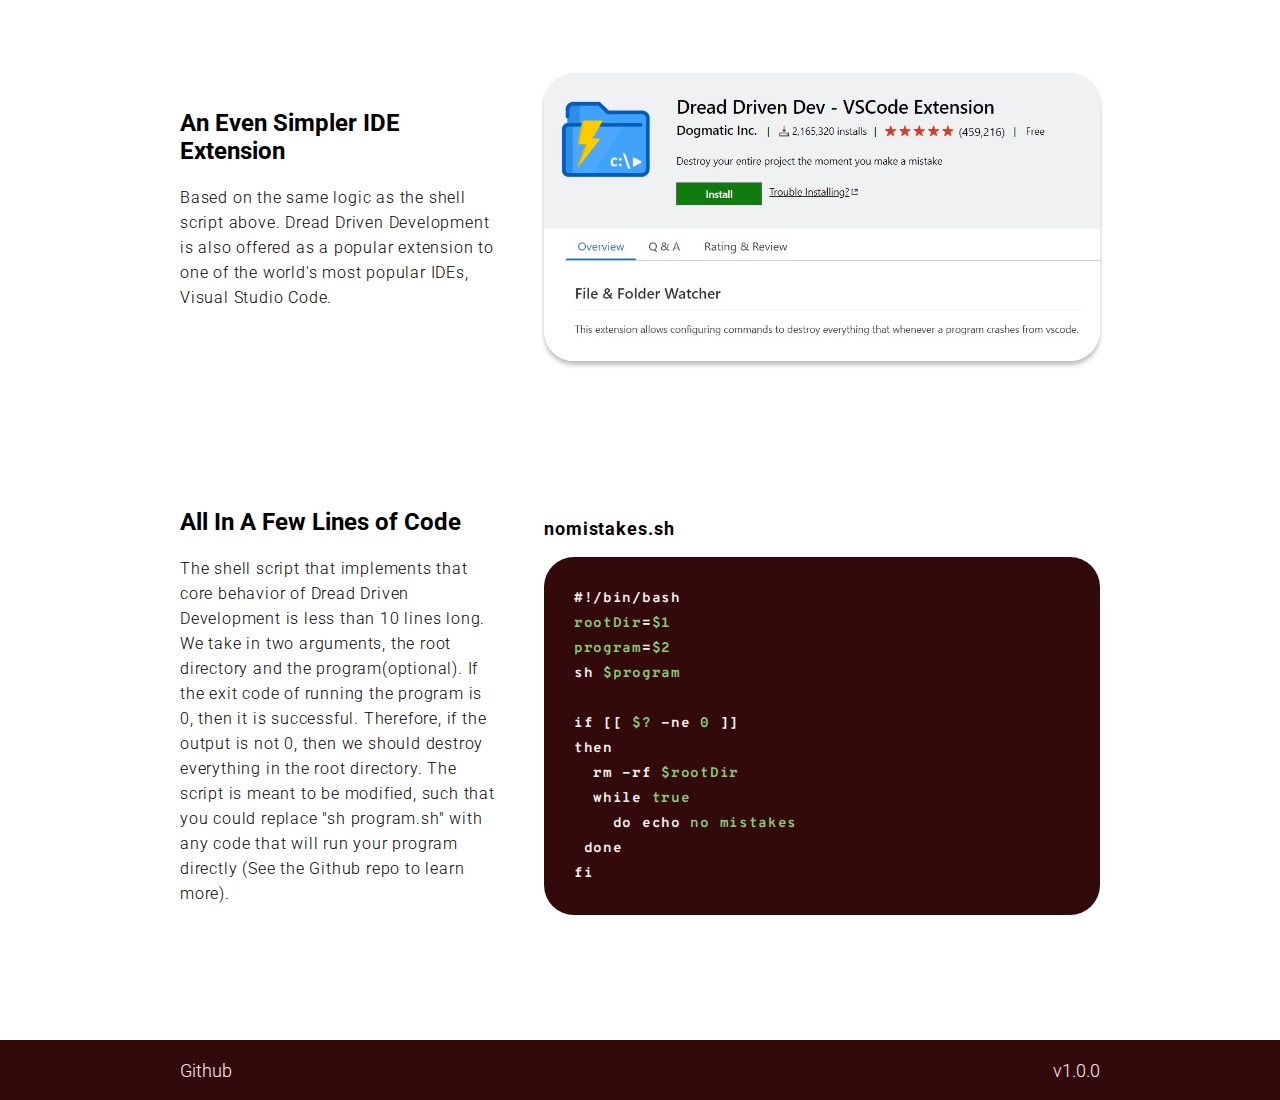
==== commit f3ea9a9e: "tiny fixes" ====
--- a/index.html
+++ b/index.html
@@ -22,8 +22,9 @@
             <a
               class="github-link"
               href="https://github.com/rymaju/5DFundiesProject1"
-              >Github</a
             >
+              Github
+            </a>
           </p>
         </div>
         <div class="col">
@@ -46,7 +47,7 @@
           </h2>
 
           <div class="d-flex justify-content-center align-items-center">
-            <a href="/#live-demo" class="button-link">
+            <a href="#live-demo" class="button-link">
               <div
                 class="hero-option hero-button d-flex align-items-center justify-content-center"
               >
@@ -54,7 +55,7 @@
               </div>
             </a>
             <div class="hero-link hero-option">
-              <a href="/#code-explanation" class="github-link">
+              <a href="#code-explanation" class="github-link">
                 See the code
               </a>
             </div>
@@ -69,14 +70,14 @@
           </h2>
           <p class="light-text">
             Our modern society increasingly relies on software for everyday
-            life. Therefore, development practices must accomodate the trust
+            life. Therefore, development practices must accomodate to the trust
             that society puts into our apps and services working correctly.
 
             <br /><br />
             Dread Driven Development is a development ideology that punishes
             software developers for making mistakes by deleting all their code.
-            This enforces perfect high quality and performant code, and fosters
-            a society that can rely on the software solutions that we create.
+            This enforces high quality and performant code, in order to build a
+            society that can rely on the software solutions that we create.
           </p>
         </div>
         <div class="col-lg   mr-4">
@@ -89,8 +90,8 @@
             <br /><br />
 
             Dread Driven Development revolves around a philosophy of avoiding
-            debugging entirely, and making sure everything is done well the
-            first time.
+            debugging entirely, making sure everything is done right the first
+            time.
 
             <br /><br />
             You and your team will never have to chase down bugs, wasting
@@ -110,10 +111,10 @@
             the development experience.
 
             <br /><br />
-            While other development methodologies eventually recede to the lazy
-            and careless development practices they seek to avoid. Dread Driven
-            Development is stricter, and therefore much more effective than
-            previous design methodologies.
+            While other development methodologies often eventually recede to the
+            lazy and careless development practices they sought to avoid, Dread
+            Driven Development is much stricter, and therefore much more
+            effective than previous design methodologies.
           </p>
         </div>
       </div>
@@ -130,7 +131,7 @@
           <p class="light-text">
             Dread Driven Development can be enforced with a simple shell script
             called "nomistakes". Simply run the script given both the program
-            you need to run as well as the root directory you want to threaten
+            you need to run as well as the root directory you wish to threaten
             to delete.
           </p>
         </div>
@@ -247,8 +248,9 @@
             <a
               class="github-link"
               href="https://github.com/rymaju/5DFundiesProject1"
-              >Github</a
             >
+              Github
+            </a>
           </p>
         </div>
         <div class="col">
@@ -261,6 +263,7 @@
   </body>
 
   <script>
+    // listen for the "enter" event on the shell input, then print out a bunch of scary errors and crash
     document
       .getElementById('shellinput')
       .addEventListener('keypress', function (e) {
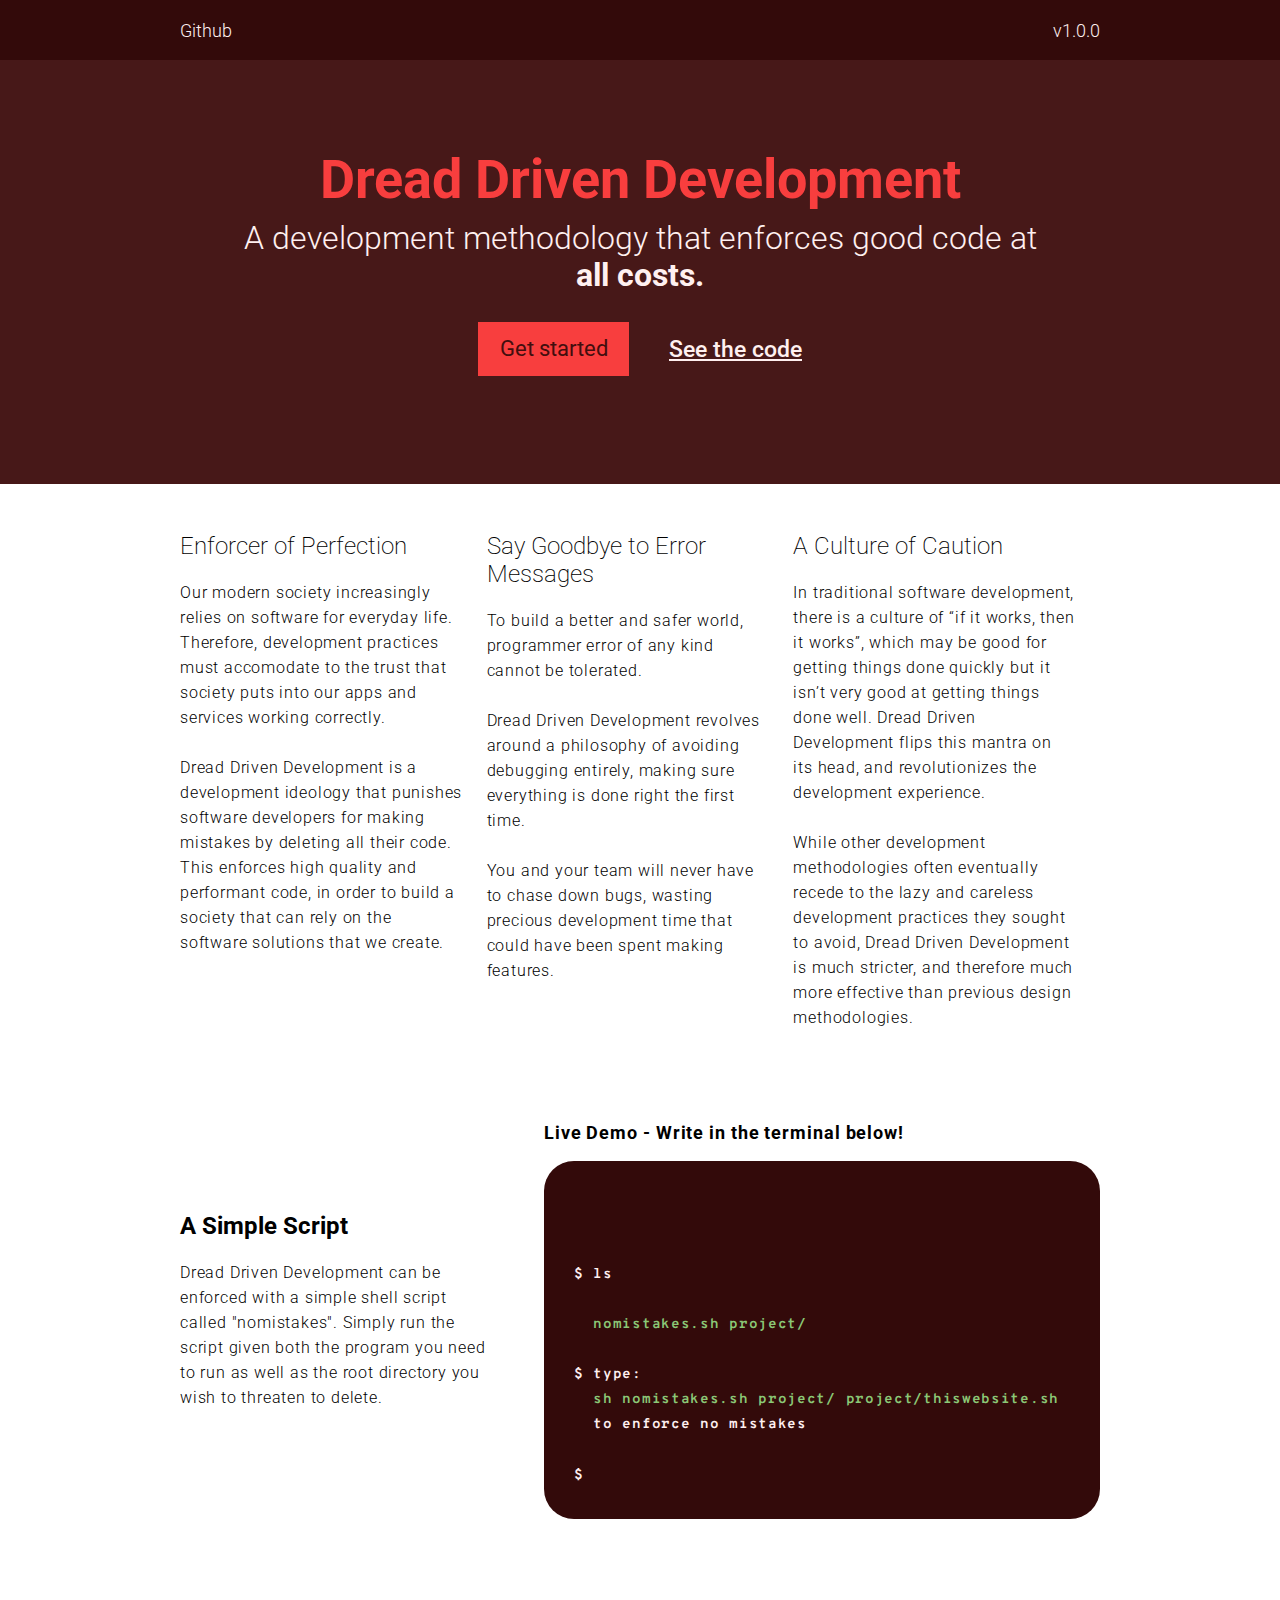
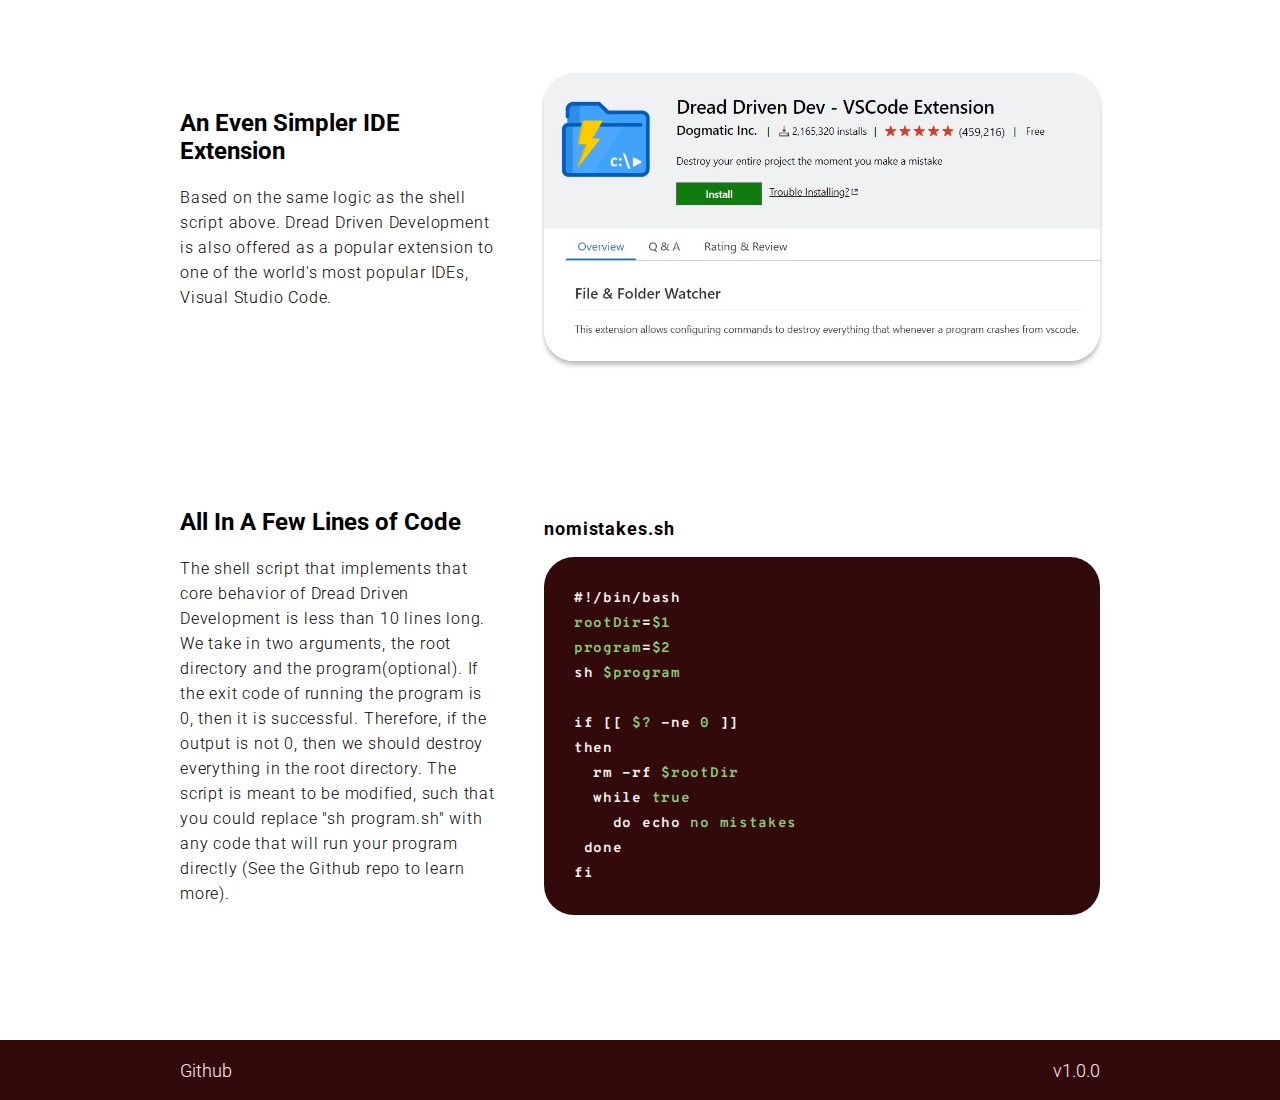
==== commit 66d58bfd: "fixed arg order" ====
--- a/index.html
+++ b/index.html
@@ -147,7 +147,7 @@
               $ type:
               <br />
               <span class="green"
-                >&nbsp; sh nomistakes.sh project/thiswebsite project/</span
+                >&nbsp; sh nomistakes.sh project/ project/thiswebsite.sh</span
               >
               <br />
               &nbsp; to enforce no mistakes <br /><span id="errorlogs"></span
